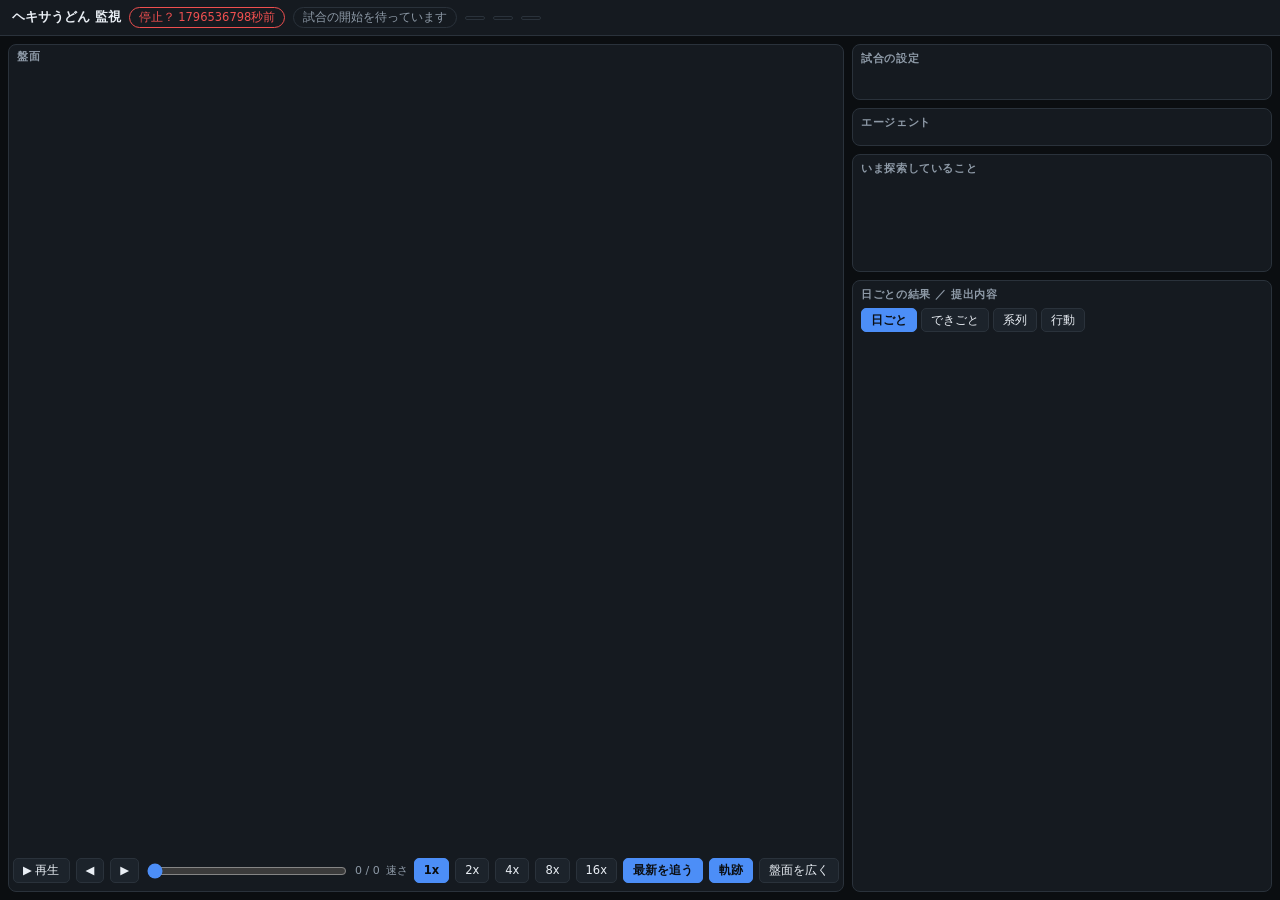
==== viewer/live.html @ 1476a409 "プログラムの追加" ====
<!DOCTYPE html>
<html lang="ja">
<head>
<meta charset="utf-8">
<meta name="viewport" content="width=device-width, initial-scale=1">
<title>ヘキサうどん リアルタイム監視</title>
<style>
  :root{
    color-scheme: dark;
    --bg:#0b0e11; --panel:#151a20; --ink:#e9eef4; --sub:#8e9aa7;
    --line:#2a323b; --accent:#4c8ef7; --good:#2eb872; --bad:#ef4f4f; --warn:#e8992e;
  }
  *{ box-sizing:border-box; }
  html,body{ height:100%; }
  body{ margin:0; background:var(--bg); color:var(--ink); font-size:13px; line-height:1.45;
        font-family:system-ui,"Hiragino Sans","Noto Sans JP",sans-serif; overflow:hidden; }
  header{ height:36px; padding:0 12px; background:var(--panel);
          border-bottom:1px solid var(--line); display:flex; align-items:center; gap:8px; }
  h1{ font-size:13px; margin:0; font-weight:700; white-space:nowrap; }
  .pill{ padding:1px 9px; border:1px solid var(--line); border-radius:999px;
         font-size:11.5px; color:var(--sub); white-space:nowrap; }
  .pill.live{ border-color:var(--good); color:var(--good); }
  .pill.stale{ border-color:var(--bad); color:var(--bad); }
  .pill.big{ font-weight:700; color:var(--ink); }
  main{ height:calc(100% - 36px); display:grid; gap:8px; padding:8px;
        grid-template-columns:1fr 420px; overflow:hidden; }
  main.wide{ grid-template-columns:1fr 0; }
  main.wide > .side{ display:none; }
  @media (max-width:1240px){ main{ grid-template-columns:1fr 340px; } }
  .panel{ background:var(--panel); border:1px solid var(--line); border-radius:8px;
          padding:6px 8px; min-height:0; display:flex; flex-direction:column; }
  .panel.board{ padding:4px; }
  .panel > h2{ font-size:10.5px; margin:0 0 5px; color:var(--sub); font-weight:700;
               letter-spacing:.06em; flex:none; }
  .scroll{ overflow:auto; min-height:0; }
  #stageWrap{ flex:1; min-height:0; display:flex; align-items:center; justify-content:center; }
  #stage{ display:block; }
  .ctl{ display:flex; gap:6px; align-items:center; flex-wrap:wrap; margin-top:6px; flex:none; }
  button{ font:inherit; font-size:11.5px; padding:3px 9px; border:1px solid var(--line);
          border-radius:5px; background:#1c232b; color:var(--ink); cursor:pointer; }
  button:hover{ border-color:var(--accent); color:var(--accent); }
  button.on{ background:var(--accent); color:#0b0e11; border-color:var(--accent); font-weight:700; }
  input[type=range]{ flex:1; min-width:90px; accent-color:var(--accent); }
  table{ border-collapse:collapse; width:100%; font-size:11.5px; }
  th,td{ border-bottom:1px solid var(--line); padding:2px 4px; text-align:right;
         font-variant-numeric:tabular-nums; white-space:nowrap; }
  td.l{ max-width:130px; overflow:hidden; text-overflow:ellipsis; }
  th{ color:var(--sub); font-weight:600; font-size:10.5px; position:sticky; top:0;
      background:var(--panel); z-index:1; }
  td.l,th.l{ text-align:left; }
  tr.pick{ background:#4c8ef733; }
  tbody tr{ cursor:pointer; }
  tbody tr:hover{ background:#4c8ef71f; }
  .kv{ display:grid; grid-template-columns:auto 1fr auto 1fr; gap:0 8px;
       font-size:11px; line-height:1.35; }
  .kv dd{ overflow:hidden; text-overflow:ellipsis; white-space:nowrap; }
  .kv dt{ color:var(--sub); white-space:nowrap; }
  .kv dd{ margin:0; font-variant-numeric:tabular-nums; }
  .sub{ color:var(--sub); font-size:11px; }
  .bar{ height:5px; border-radius:3px; background:#2a323b; overflow:hidden; min-width:40px; }
  .bar span{ display:block; height:100%; }
  pre{ margin:0; font-size:10.5px; line-height:1.4; background:#0e1318;
       border:1px solid var(--line); border-radius:5px; padding:6px; overflow:auto; }
  .tabs{ display:flex; gap:4px; margin-bottom:5px; flex:none; }
  .side{ display:flex; flex-direction:column; gap:8px; min-height:0; overflow:hidden; }
  /* 1=設定（内容ぶん）／ 2=エージェント（内容ぶん）／
     3=探索（固定）／ 4=日ごと・提出（残り全部） */
  .side .panel:nth-child(1){ flex:0 0 auto; }
  .side .panel:nth-child(2){ flex:0 0 auto; max-height:200px; }
  .side .panel:nth-child(3){ flex:0 0 118px; }
  .side .panel:nth-child(4){ flex:1 1 auto; min-height:180px; }
  .try{ font-size:11px; padding:1px 0; display:flex; gap:6px; align-items:center; }
  .try .name{ flex:1; min-width:0; overflow:hidden; text-overflow:ellipsis; white-space:nowrap; }
  /* パネルの中身が枠からはみ出さないようにする */
  .panel, .panel *{ min-width:0; }
  #searchNow{ overflow:hidden; }
  #searchNow > div{ overflow:hidden; text-overflow:ellipsis; white-space:nowrap; }
  .swatch{ display:inline-block; width:9px; height:9px; border-radius:2px;
           border:1px solid #0008; vertical-align:-1px; margin-right:3px; }
</style>
</head>
<body>
<header>
  <h1>ヘキサうどん 監視</h1>
  <span id="live" class="pill">接続中…</span>
  <span id="phase" class="pill"></span>
  <span id="score" class="pill big"></span>
  <span id="mismatch" class="pill"></span>
  <span id="searchPill" class="pill"></span>
</header>

<main>
  <section class="panel board">
    <h2 style="margin:0 0 3px 4px">盤面</h2>
    <div id="stageWrap"><canvas id="stage"></canvas></div>
    <div class="ctl">
      <button id="play">▶ 再生</button>
      <button id="back">◀</button><button id="fwd">▶</button>
      <input id="seek" type="range" min="0" max="0" value="0" step="0.01">
      <span class="sub" id="stepLabel">0 / 0</span>
      <span class="sub">速さ</span>
      <button class="spd" data-v="1">1x</button><button class="spd" data-v="2">2x</button>
      <button class="spd" data-v="4">4x</button><button class="spd" data-v="8">8x</button>
      <button class="spd" data-v="16">16x</button>
      <button id="follow">最新を追う</button>
      <button id="trail" class="on">軌跡</button>
      <button id="wide">盤面を広く</button>
    </div>
    <div class="sub" id="legend" style="margin-top:4px"></div>
  </section>

  <div class="side">
    <section class="panel">
      <h2>試合の設定</h2>
      <dl class="kv" id="setup"></dl>
    </section>
    <section class="panel">
      <h2>エージェント</h2>
      <div class="scroll"><table id="agentTable"></table></div>
      <div class="sub" id="brandLine" style="margin-top:4px"></div>
    </section>
    <section class="panel">
      <h2>いま探索していること</h2>
      <div id="searchNow" class="sub"></div>
      <div class="scroll" id="searchList" style="margin-top:4px"></div>
    </section>
    <section class="panel">
      <h2>日ごとの結果 ／ 提出内容</h2>
      <div class="tabs">
        <button class="tab on" data-t="days">日ごと</button>
        <button class="tab" data-t="events">できごと</button>
        <button class="tab" data-t="brands">系列</button>
        <button class="tab" data-t="actions">行動</button>
      </div>
      <div class="scroll" id="tabBody"></div>
    </section>
  </div>
</main>

<script>
/* 監視は読むだけ。試合の処理には一切さわりません。 */
// 地形の色。対照的になるよう、色相を離してあります。
const TERRAIN = ["#6b4a2f", "#8a8f96", "#1f4d34", "#10243f"];  // 平地=茶 道路=灰 山地=深緑 池=暗い青
const TNAME = ["平地","道路","山地","池"];
// 混雑・渋滞はマスのふちの色で表します（塗りつぶしはしません）。
const ROADEDGE = [null, "#e8992e", "#ef4f4f"];
const AGENTC = ["#4c8ef7","#2eb872","#c77dff","#ff9f43","#3ddad7","#ff6b81","#b5e48c"];

let live=null, pickedDay=-1, pos=0, playing=false, speed=1, follow=true, tab="days";
let last=0, showTrail=true;
const $=id=>document.getElementById(id);

/* 系列の色。色相を均等に割り、明度と彩度を交互に変えて隣を見分けやすくします。 */
function brandColor(brand, count, dim){
  const n = Math.max(1, count);
  const hue = (brand * 360 / n + (brand % 2) * 18) % 360;
  const sat = brand % 3 === 0 ? 78 : brand % 3 === 1 ? 64 : 88;
  const lit = dim ? 26 : (brand % 2 ? 62 : 54);
  return `hsl(${hue.toFixed(0)} ${sat}% ${lit}%)`;
}

async function poll(){
  try{
    const r=await fetch("live/state.json?t="+Date.now(),{cache:"no-store"});
    if(r.ok){
      const next=await r.json();
      const grew=live&&next.days.length>live.days.length;
      const searching=(next.status||{}).phase==="探索中";
      live=next;
      if(follow&&(grew||pickedDay<0||searching)){
        pickedDay=live.days.length-1;
        // 探索中は暫定案が入れ替わるので、再生位置は保ったまま日だけ合わせる
        if(grew||pickedDay<0) pos=0;
      }
      draw();
    }
  }catch(e){}
  setTimeout(poll,600);
}
function day(){ return (live&&live.days.length)
  ? live.days[Math.min(Math.max(pickedDay,0),live.days.length-1)] : null; }

/* 位置は Python が送る tracks（1歩ごとの実際のマス）をそのまま使います。
   行動値から方向を解釈し直すと間違えるので、そこはもうやりません。
   移動にNステップかかるとき、位置が変わるのは最後の1歩です。 */
function timeline(d,h){
  if(!d || !d.tracks || !d.tracks.length) return null;
  const total=d.daySteps||0, paths=[], routes=[];
  if(!total) return null;
  for(let a=0;a<h.agentKinds.length;a++){
    const tr=d.tracks[a]||[];
    const seg=[], route=[];
    for(let s=0;s<total;s++){
      const f=tr[s]!==undefined?tr[s]:(tr[tr.length-1]||d.startPositions[a]);
      const t=tr[s+1]!==undefined?tr[s+1]:f;
      seg.push({f,t,move:f!==t});
    }
    // 通ったマスの並び（同じマスの連続はまとめる）
    for(const v of tr) if(route.length===0||route[route.length-1]!==v) route.push(v);
    paths.push(seg); routes.push(route);
  }
  return {paths,total,routes};
}

function draw(){
  if(!live) return;
  const h=live.header, st=live.status||{};
  const age=Math.round(Date.now()/1000-(live.updatedAt||0));
  $("live").textContent=age<90?`更新 ${age}秒前`:`停止？ ${age}秒前`;
  $("live").className="pill "+(age<90?"live":"stale");
  $("phase").textContent=`${st.phase||""}${st.day?" ／ "+st.day+"日目":""}`;
  if(!h||!h.cells){ $("phase").textContent="試合の開始を待っています"; return; }
  // 日のデータがまだ無くても、マップと種別は届いた時点で描きます。
  if(!live.days.length){
    board(h,null,null); setup(h,null); search(st);
    $("agentTable").innerHTML=kindsOnly(h);
    $("tabBody").innerHTML=""; $("brandLine").textContent="";
    $("stepLabel").textContent="試合開始を待っています";
    return;
  }
  const d=day();
  $("score").textContent=d?`種類 ${d.brandTotal} ／ 日別 ${d.dailyTotal} ／ 玉 ${d.noodleTotal}`:"";
  const bad=(st.mismatches||[]).length;
  $("mismatch").textContent=bad?`ズレ ${bad}件`:(st.score?"ズレなし":"");
  $("mismatch").className="pill "+(bad?"stale":"live");
  const line=timeline(d,h);
  if(line){
    $("seek").max=line.total;
    if(pos>line.total) pos=line.total;
    $("seek").value=pos;
    $("stepLabel").textContent=`${pos.toFixed(1)} / ${line.total}`;
  }
  board(h,d,line); setup(h,d); agents(h,d,line); tabBody(h,d); search(st);
  if(d && !line) $("stepLabel").textContent="（軌跡データがありません）";
}

// まだ試合が始まっていなくても、決めた種別だけは見せる。
function kindsOnly(h){
  return `<thead><tr><th class="l">#</th><th class="l">種別</th>
    <th>開始位置</th></tr></thead><tbody>`
    + h.agentKinds.map((k,a)=>
      `<tr><td class="l"><span style="color:${AGENTC[a%AGENTC.length]}">●</span>${a}</td>
       <td class="l">${k===1?"補給車":"巡回車"}</td><td>—</td></tr>`).join("")
    + "</tbody>";
}

function search(st){
  const pill=$("searchPill");
  if(st.phase==="探索中"){
    pill.textContent=`探索中 残り${st.secondsLeft}秒 / ${st.candidates}件`;
    pill.className="pill live";
    $("searchNow").innerHTML=
      `<div>試行中 <strong style="color:var(--ink)">${st.trying||"—"}</strong></div>`
      +`<div>最良 <strong style="color:var(--good)">${st.bestLabel||"—"}</strong>`
      +(st.bestScore?` <span class="sub">${st.bestScore.join("/")}</span>`:"")
      +` <span class="sub">／ ${st.candidates}件 ／ 出直${st.resubmissions||0}</span></div>`;
    $("searchList").innerHTML=(st.recent||[]).map(r=>
      `<div class="try"><span style="width:12px;flex:none;color:var(--good)">${r.best?"★":""}</span>
       <span class="name">${r.label}</span>
       <span class="sub" style="flex:none">${r.brands}/${r.daily}/${r.noodles}</span></div>`).join("")
      || `<div class="sub">まだありません</div>`;
  }else{
    pill.textContent=""; pill.className="pill";
    $("searchNow").innerHTML=`<span class="sub">いまは探索していません（提出済み）</span>`;
    $("searchList").innerHTML="";
  }
}

function board(h,d,line){
  const c=$("stage"), ctx=c.getContext("2d"), wrap=$("stageWrap");
  const W=wrap.clientWidth, H=wrap.clientHeight;
  const r=Math.max(5, Math.min(W/((h.width+0.5)*1.732), H/(h.height*1.5+0.5)));
  const cw=Math.ceil((h.width+0.5)*r*1.732)+2, ch=Math.ceil(h.height*r*1.5+r*0.5)+2;
  const dpr=Math.min(3,devicePixelRatio||1);
  if(c.width!==cw*dpr||c.height!==ch*dpr){
    c.width=cw*dpr; c.height=ch*dpr; c.style.width=cw+"px"; c.style.height=ch+"px";
  }
  ctx.setTransform(dpr,0,0,dpr,0,0); ctx.clearRect(0,0,cw,ch);
  // 一番上を1行目とすると、奇数行目が右・偶数行目が左へずれます。
  // プログラム上の row=0 が1行目なので、**偶数インデックスの行が右**です。
  // ここを逆にしていたため、軌跡とエージェントの位置がずれていました。
  const X=p=>((p%h.width)+(1-((((p/h.width)|0)%2)))*0.5+0.5)*r*1.732+1;
  const Y=p=>(((p/h.width)|0)+0.5)*r*1.5+1;
  const roads=(d&&d.roads)?d.roads:{};

  // マス。境目は黒い線。混雑と渋滞は**ふちの色**で表します。
  for(let i=0;i<h.cells.length;i++){
    hex(ctx,X(i),Y(i),r);
    ctx.fillStyle=TERRAIN[h.cells[i]]||"#555"; ctx.fill();
    ctx.strokeStyle="#000"; ctx.lineWidth=Math.max(0.8, r*0.075); ctx.stroke();
  }
  // ふちは塗りのあとに描く（隣のマスに上書きされないように）
  for(let i=0;i<h.cells.length;i++){
    const st=roads[String(i)];
    if(!st) continue;
    hex(ctx,X(i),Y(i),r*0.93);
    ctx.strokeStyle = st===2 ? "#ef4f4f" : "#e8992e";
    ctx.lineWidth = Math.max(1.6, r*0.22);
    ctx.stroke();
  }

  // 軌跡（点線）。通った分は濃く、これからの分は薄く。
  if(d&&line&&showTrail){
    ctx.setLineDash([Math.max(2,r*0.34), Math.max(2,r*0.3)]);
    ctx.lineWidth=Math.max(1.4, r*0.13); ctx.lineCap="round";
    for(let a=0;a<h.agentKinds.length;a++){
      const route=line.routes[a];
      if(route.length<2) continue;
      const seen=passedCount(d.tracks[a]||[], pos);
      for(let k=0;k<route.length-1;k++){
        ctx.beginPath();
        ctx.moveTo(X(route[k]),Y(route[k]));
        ctx.lineTo(X(route[k+1]),Y(route[k+1]));
        ctx.strokeStyle=AGENTC[a%AGENTC.length] + (k<seen ? "cc" : "38");
        ctx.stroke();
      }
    }
    ctx.setLineDash([]);
  }

  // 店。系列を色で表し、数字は円の中央に置きます。
  const taken=new Map(), gotBrands=new Set();
  if(d&&d.acquired) for(const e of d.acquired) if(e.step<=pos){
    taken.set(e.pos,(taken.get(e.pos)||0)+1); gotBrands.add(e.brand);
  }
  ctx.textAlign="center"; ctx.textBaseline="middle";
  for(const sp of h.spots){
    const x=X(sp.pos), y=Y(sp.pos);
    const left=Math.max(0,sp.stocks-(taken.get(sp.pos)||0));
    const col=brandColor(sp.brand, h.brandCount, gotBrands.has(sp.brand));
    // 店はマス目と同じ六角形。マスに重ならないよう、ひと回り小さく描きます。
    hex(ctx,x,y,r*0.66);
    ctx.fillStyle=col; ctx.fill();
    ctx.strokeStyle="#000"; ctx.lineWidth=Math.max(1, r*0.11); ctx.stroke();
    // 在庫は店の下の点。残り=明るい赤、取った分=暗い赤。
    const dot=Math.max(1.2,r*0.095), gap=dot*2.6, w=(sp.stocks-1)*gap;
    for(let k=0;k<sp.stocks;k++){
      ctx.beginPath(); ctx.arc(x-w/2+k*gap, y+r*0.44, dot, 0, 7);
      ctx.fillStyle=k<left?"#ff5d5d":"#5a2020"; ctx.fill();
    }
  }

  if(d&&line){
    for(let a=0;a<h.agentKinds.length;a++){
      const i=Math.min(Math.floor(pos),line.total-1);
      const seg=line.paths[a][Math.max(0,i)];
      if(!seg) continue;
      const frac=pos-Math.floor(pos);
      const t=seg.move?frac:0;
      const x=X(seg.f)+(X(seg.t)-X(seg.f))*t, y=Y(seg.f)+(Y(seg.t)-Y(seg.f))*t;
      const col=AGENTC[a%AGENTC.length], sup=h.agentKinds[a]===1;
      ctx.beginPath();
      if(sup) ctx.rect(x-r*0.44,y-r*0.44,r*0.88,r*0.88); else ctx.arc(x,y,r*0.5,0,7);
      ctx.fillStyle=col; ctx.fill();
      ctx.strokeStyle="#000"; ctx.lineWidth=Math.max(1, r*0.1); ctx.stroke();
      // 数字は白で固定。色が濃くても薄くても読めるよう、黒い縁取りを付ける。
      ctx.font=`800 ${Math.max(9,r*0.62)}px system-ui`;
      ctx.lineWidth=Math.max(1.6, r*0.16); ctx.strokeStyle="#000";
      ctx.strokeText(a,x,y);
      ctx.fillStyle="#fff"; ctx.fillText(a,x,y);
      if(!sup){
        const f=fuel(d,a,pos,h.fuelLimit), bw=r*1.3, bx=x-bw/2, by=y+r*0.66, bh=Math.max(2.5,r*0.13);
        ctx.fillStyle="#000b"; ctx.fillRect(bx-1,by-1,bw+2,bh+2);
        ctx.fillStyle=f.ratio>.5?"#2eb872":f.ratio>.2?"#e8992e":"#ef4f4f";
        ctx.fillRect(bx,by,bw*f.ratio,bh);
      }
    }
  }
  $("legend").innerHTML = TNAME.map((n,i)=>
    `<span class="swatch" style="background:${TERRAIN[i]}"></span>${n}`).join("　")
    + '　／　<span class="swatch" style="background:transparent;border:2px solid #e8992e"></span>混雑'
    + '<span class="swatch" style="background:transparent;border:2px solid #ef4f4f"></span>渋滞'
    + "　／　●巡回 ■補給　／　六角形=店（色が系列・取得済みは暗く）　／　赤い点=残り在庫　／　点線=通り道";
}

// いま何マス目まで進んだか（軌跡の濃淡に使う）
function passedCount(track, at){
  let moved=0;
  const upto=Math.min(Math.floor(at), track.length-1);
  for(let s=1;s<=upto;s++) if(track[s]!==track[s-1]) moved++;
  return moved;
}

function fuel(d,a,at,limit){
  let v=(d.startFuels||[])[a];
  if(v===undefined) v=d.fuels[a];
  for(const e of (d.refuelEvents||[])) if(e.agent===a&&e.step<=at) v=e.after;
  if(at>=d.daySteps) v=d.fuels[a];
  return {v,ratio:Math.max(0,Math.min(1,v/limit))};
}
function hex(ctx,x,y,r){
  ctx.beginPath();
  for(let i=0;i<6;i++){
    const a=Math.PI/180*(60*i-90);
    const px=x+r*Math.cos(a), py=y+r*Math.sin(a);
    i?ctx.lineTo(px,py):ctx.moveTo(px,py);
  }
  ctx.closePath();
}

function setup(h,d){
  const sup=h.agentKinds.filter(k=>k===1).length, tour=h.agentKinds.length-sup;
  // その日に取りうる上限（1店から1台が1日1玉まで）
  const cap=h.spots.reduce((s,x)=>s+Math.min(x.stocks,tour),0);
  const rows=[
    ["マップ",`${h.height}×${h.width}`],["体数",`巡回${tour} / 補給${sup}`],
    ["日数",h.dayCount],["players",h.players],
    ["系列",h.brandCount],["店",h.spots.length],
    ["燃料上限",h.fuelLimit],["混雑/渋滞",`${h.busyThreshold} / ${h.jammedThreshold}`],
    ["歩数",h.daySteps.join(" ")],["1日の上限",`${cap}玉`],
  ];
  if(d){
    const rate=cap?Math.round(d.acquired.length/cap*100):0;
    const road=Object.values(d.roads||{});
    rows.push(["採用",d.label],["候補",`${d.candidates}件`],
      ["この日",`${d.acquired.length} / ${cap}玉（${rate}%）`],
      ["出し直し",`${d.resubmissions}回 rev${d.revision}`],
      ["混雑セル",road.filter(v=>v===1).length],["渋滞セル",road.filter(v=>v===2).length]);
  }
  $("setup").innerHTML=rows.map(([k,v])=>`<dt>${k}</dt><dd>${v}</dd>`).join("");
}
function dayTableHtml(){
  const h=live.header;
  const tour=h.agentKinds.filter(k=>k===0).length;
  const cap=h.spots.reduce((s,x)=>s+Math.min(x.stocks,tour),0);
  return `<thead><tr><th>日</th><th class="l">採用した案</th><th>歩</th>
    <th>獲得</th><th>率</th><th>1玉</th><th>日別</th><th>玉計</th>
    <th>候補</th><th>補給</th></tr></thead><tbody>`
    +live.days.map((d,i)=>{
      const got=d.acquired.length;
      const rate=cap?Math.round(got/cap*100):0;
      const per=got?(d.daySteps*tour/got).toFixed(1):"—";
      return `<tr class="${i===pickedDay?"pick":""}" onclick="pick(${i})">
      <td>${d.day}</td><td class="l">${d.label}</td><td>${d.daySteps}</td>
      <td>${got}</td><td style="color:${rate>=70?"var(--good)":rate>=50?"var(--warn)":"var(--bad)"}">${rate}%</td>
      <td>${per}</td><td>${d.dailyTotal}</td><td>${d.noodleTotal}</td>
      <td>${d.candidates}</td><td>${(d.refuelEvents||[]).length}</td></tr>`;
    }).join("")+"</tbody>";
}
function pick(i){ pickedDay=i; pos=0; follow=false; $("follow").classList.remove("on"); draw(); }

function agents(h,d,line){
  if(!d){ $("agentTable").innerHTML=""; return; }
  $("agentTable").innerHTML=`<thead><tr><th class="l">#</th><th class="l">種別</th>
    <th>いま</th><th>終了</th><th>燃料</th><th></th><th>獲得</th><th>移動</th>
    <th>待機</th><th>補給</th></tr></thead><tbody>`
    +h.agentKinds.map((k,a)=>{
      const got=d.acquired.filter(e=>e.agent===a&&e.step<=pos).length;
      const all=d.acquired.filter(e=>e.agent===a).length;
      const seg=line?line.paths[a][Math.min(Math.floor(pos),line.total-1)]:null;
      const p=seg?(seg.move?seg.f:seg.t):d.positions[a], f=fuel(d,a,pos,h.fuelLimit);
      const mv=(d.actions[a]||[]).filter(x=>x>=0).length;
      const wt=(d.actions[a]||[]).filter(x=>x<0).reduce((s,x)=>s-x,0);
      const bar=k===1?"—":`<div class="bar"><span style="width:${(f.ratio*100)|0}%;background:${
        f.ratio>.5?"#2eb872":f.ratio>.2?"#e8992e":"#ef4f4f"}"></span></div>`;
      const rf=(d.refuelEvents||[]).filter(e=>e.agent===a).length;
      return `<tr><td class="l"><span style="color:${AGENTC[a%AGENTC.length]}">●</span>${a}</td>
        <td class="l">${k===1?"補給":"巡回"}</td><td>${p}</td><td>${d.positions[a]}</td>
        <td>${k===1?"—":f.v}</td><td>${bar}</td><td>${got}/${all}</td>
        <td>${mv}</td><td>${wt}</td><td>${rf}</td></tr>`;
    }).join("")+"</tbody>";
  const bs=[...new Set(d.acquired.filter(e=>e.step<=pos).map(e=>e.brand))].sort((a,b)=>a-b);
  $("brandLine").innerHTML=`そろえた系列 ${bs.length}/${h.brandCount}: `
    + bs.map(b=>`<span class="swatch" style="background:${brandColor(b,h.brandCount,false)}"></span>${b}`).join(" ");
}

function tabBody(h,d){
  if(tab==="days"){ $("tabBody").innerHTML=`<table>`+dayTableHtml()+`</table>`; return; }
  if(!d){ $("tabBody").innerHTML=""; return; }
  if(tab==="events"){
    const ev=[];
    for(const e of d.acquired) ev.push([e.step,`車${e.agent} 位置${e.pos} 系列${e.brand}`,e.brand]);
    for(const e of (d.refuelEvents||[])) ev.push([e.step,`車${e.agent} 補給 ${e.before}→${e.after}`,null]);
    ev.sort((a,b)=>a[0]-b[0]);
    $("tabBody").innerHTML=`<table><thead><tr><th>歩</th>
      <th class="l">できごと ${ev.length}件</th></tr></thead><tbody>`
      +ev.map(([s,t,b])=>`<tr style="${s<=pos?"":"opacity:.45"}"><td>${s}</td><td class="l">`
        +(b!==null?`<span class="swatch" style="background:${brandColor(b,h.brandCount,false)}"></span>`:"")
        +`${t}</td></tr>`).join("")+"</tbody></table>";
  }else if(tab==="brands"){
    const counts={};
    for(const e of d.acquired) counts[e.brand]=(counts[e.brand]||0)+1;
    $("tabBody").innerHTML=`<table><thead><tr><th class="l">系列</th><th>店</th>
      <th>この日</th></tr></thead><tbody>`
      +Array.from({length:h.brandCount},(_,b)=>{
        const shops=h.spots.filter(s=>s.brand===b).length;
        return `<tr><td class="l"><span class="swatch" style="background:${
          brandColor(b,h.brandCount,false)}"></span>${b}</td><td>${shops}</td>
          <td>${counts[b]||0}</td></tr>`;
      }).join("")+"</tbody></table>";
  }else if(tab==="actions"){
    $("tabBody").innerHTML=d.actions.map((row,a)=>
      `<div style="margin-bottom:4px"><strong style="color:${AGENTC[a%AGENTC.length]}">車${a}</strong>
       <span class="sub"> ${row.length}要素</span><pre>${JSON.stringify(row)}</pre></div>`).join("")
      +`<div class="sub">負=待機（絶対値が歩数）／ 0〜5=移動方向</div>`;
  }
}

$("play").onclick=()=>{ playing=!playing; $("play").textContent=playing?"⏸ 停止":"▶ 再生";
  $("play").classList.toggle("on",playing); last=performance.now(); };
$("back").onclick=()=>{ pos=Math.max(0,Math.floor(pos)-1); stop(); draw(); };
$("fwd").onclick=()=>{ pos=Math.floor(pos)+1; draw(); };
$("seek").oninput=e=>{ pos=+e.target.value; stop(); draw(); };
$("follow").onclick=()=>{ follow=!follow; $("follow").classList.toggle("on",follow); };
$("trail").onclick=()=>{ showTrail=!showTrail; $("trail").classList.toggle("on",showTrail); draw(); };
$("wide").onclick=()=>{ const m=document.querySelector("main");
  m.classList.toggle("wide"); $("wide").classList.toggle("on", m.classList.contains("wide"));
  requestAnimationFrame(draw); };
function stop(){ playing=false; $("play").textContent="▶ 再生"; $("play").classList.remove("on"); }
document.querySelectorAll(".spd").forEach(b=>b.onclick=()=>{ speed=+b.dataset.v;
  document.querySelectorAll(".spd").forEach(x=>x.classList.toggle("on",x===b)); });
document.querySelectorAll(".tab").forEach(b=>b.onclick=()=>{ tab=b.dataset.t;
  document.querySelectorAll(".tab").forEach(x=>x.classList.toggle("on",x===b)); draw(); });
document.querySelector('.spd[data-v="1"]').classList.add("on");
$("follow").classList.add("on");
addEventListener("resize",draw);

// 実時間で進めます。1倍速は1歩0.25秒。
function tick(now){
  if(playing&&live){
    const d=day();
    if(d){
      const dt=(now-last)/1000; last=now;
      pos+=dt*4*speed;
      if(pos>=d.daySteps){ pos=d.daySteps; stop(); }
      draw();
    }
  }else last=now;
  requestAnimationFrame(tick);
}
requestAnimationFrame(tick);
poll();
</script>
</body>
</html>
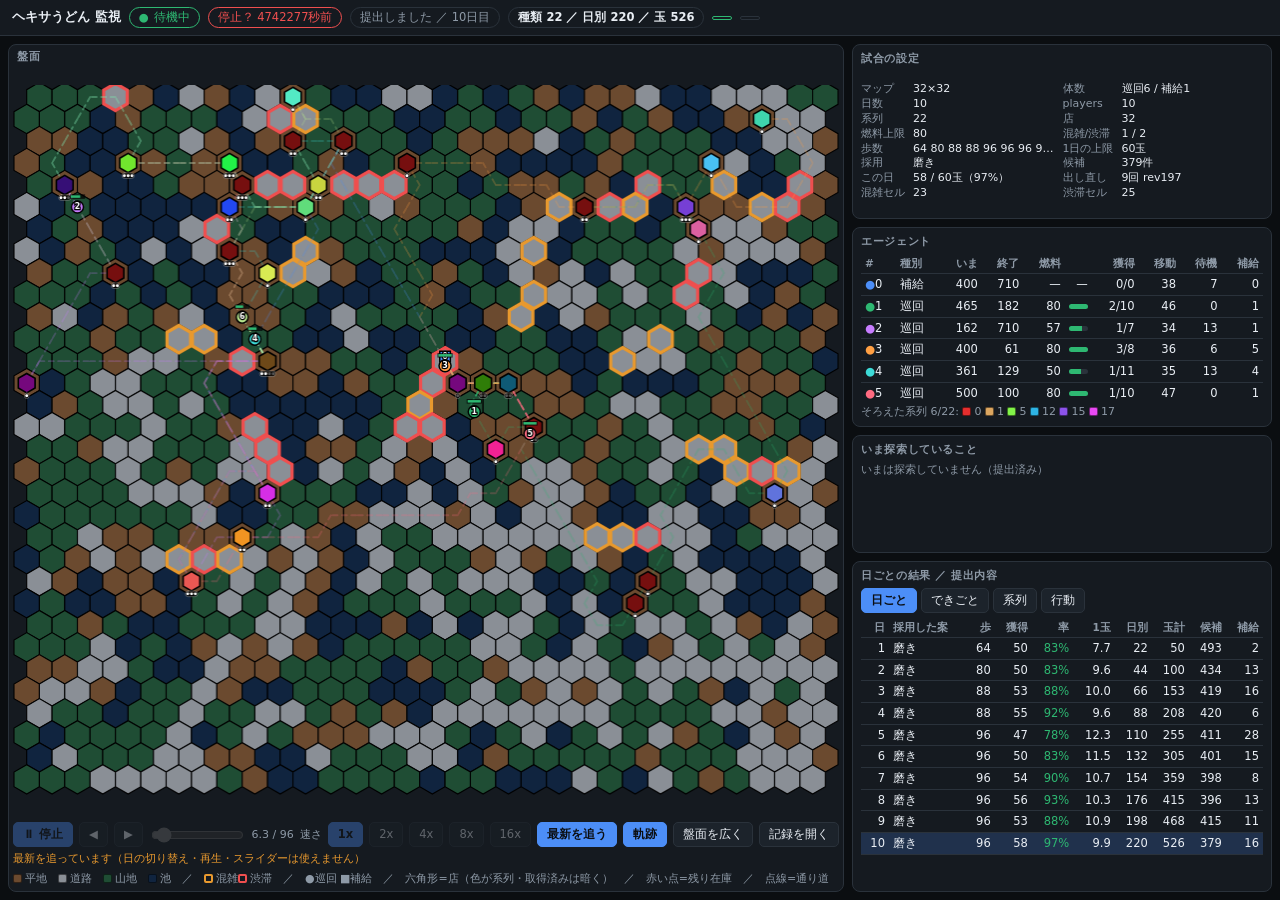
==== commit 6cc73123: "最終的なプログラム" ====
--- a/viewer/live.html
+++ b/viewer/live.html
@@ -21,6 +21,12 @@
          font-size:11.5px; color:var(--sub); white-space:nowrap; }
   .pill.live{ border-color:var(--good); color:var(--good); }
   .pill.stale{ border-color:var(--bad); color:var(--bad); }
+  /* 接続の丸印。受け取るたびに一瞬光らせて「いま届いた」と分かるようにします。 */
+  .pill.conn{ border-color:var(--good); color:var(--good); }
+  .pill.conn::before{ content:"●"; margin-right:5px; }
+  .pill.down{ border-color:var(--bad); color:var(--bad); }
+  .pill.down::before{ content:"○"; margin-right:5px; }
+  .pill.beat{ background:#2eb87233; }
   .pill.big{ font-weight:700; color:var(--ink); }
   main{ height:calc(100% - 36px); display:grid; gap:8px; padding:8px;
         grid-template-columns:1fr 420px; overflow:hidden; }
@@ -36,6 +42,12 @@
   #stageWrap{ flex:1; min-height:0; display:flex; align-items:center; justify-content:center; }
   #stage{ display:block; }
   .ctl{ display:flex; gap:6px; align-items:center; flex-wrap:wrap; margin-top:6px; flex:none; }
+  /* 「最新を追う」中は、使えないものを薄くして分かるようにします。 */
+  .ctl.locked button:disabled, .ctl.locked input:disabled{
+    opacity:.35; cursor:not-allowed; }
+  .ctl.locked #follow{ opacity:1; cursor:pointer; }
+  table.locked tbody tr{ cursor:not-allowed; opacity:.75; }
+  #follow.flash{ outline:2px solid var(--warn); outline-offset:1px; }
   button{ font:inherit; font-size:11.5px; padding:3px 9px; border:1px solid var(--line);
           border-radius:5px; background:#1c232b; color:var(--ink); cursor:pointer; }
   button:hover{ border-color:var(--accent); color:var(--accent); }
@@ -71,6 +83,8 @@
   .side .panel:nth-child(4){ flex:1 1 auto; min-height:180px; }
   .try{ font-size:11px; padding:1px 0; display:flex; gap:6px; align-items:center; }
   .try .name{ flex:1; min-width:0; overflow:hidden; text-overflow:ellipsis; white-space:nowrap; }
+  /* 方策の名前は長い。見切れるより折り返すほうが読める。 */
+  .wrapline{ overflow-wrap:anywhere; word-break:break-word; line-height:1.5; }
   /* パネルの中身が枠からはみ出さないようにする */
   .panel, .panel *{ min-width:0; }
   #searchNow{ overflow:hidden; }
@@ -82,12 +96,16 @@
 <body>
 <header>
   <h1>ヘキサうどん 監視</h1>
+  <span id="conn" class="pill">つないでいます…</span>
   <span id="live" class="pill">接続中…</span>
   <span id="phase" class="pill"></span>
   <span id="score" class="pill big"></span>
   <span id="mismatch" class="pill"></span>
   <span id="searchPill" class="pill"></span>
 </header>
+
+<div class="sub" id="connNote"
+     style="display:none;padding:4px 12px;color:var(--bad)"></div>
 
 <main>
   <section class="panel board">
@@ -105,7 +123,10 @@
       <button id="follow">最新を追う</button>
       <button id="trail" class="on">軌跡</button>
       <button id="wide">盤面を広く</button>
+      <button id="openLog">記録を開く</button>
+      <input id="logFile" type="file" accept=".json" style="display:none">
     </div>
+    <div class="sub" id="followNote" style="margin-top:4px;color:var(--warn)"></div>
     <div class="sub" id="legend" style="margin-top:4px"></div>
   </section>
 
@@ -146,8 +167,23 @@
 const ROADEDGE = [null, "#e8992e", "#ef4f4f"];
 const AGENTC = ["#4c8ef7","#2eb872","#c77dff","#ff9f43","#3ddad7","#ff6b81","#b5e48c"];
 
+// **車の大きさ。** 一回り小さくしてあります。重なったときに
+// 縮めるのではなく、はじめから小さく描いて少しどかすためです。
+const AGENT_R=0.82;
 let live=null, pickedDay=-1, pos=0, playing=false, speed=1, follow=true, tab="days";
-let last=0, showTrail=true;
+let last=0, showTrail=true, lastSig="";
+
+/* いま映している案の指紋。これが変わったら「新しい最善案」です。 */
+function planSignature(d){
+  if(!d) return "";
+  let hash=2166136261;
+  const text=(d.label||"")+"|"+(d.noodleTotal||0)+"|"
+    +((d.tracks||[]).map(t=>t.join(",")).join(";"));
+  for(let i=0;i<text.length;i++){
+    hash^=text.charCodeAt(i); hash=(hash*16777619)>>>0;
+  }
+  return d.day+":"+hash;
+}
 const $=id=>document.getElementById(id);
 
 /* 系列の色。色相を均等に割り、明度と彩度を交互に変えて隣を見分けやすくします。 */
@@ -159,23 +195,220 @@
   return `hsl(${hue.toFixed(0)} ${sat}% ${lit}%)`;
 }
 
+/* **届いた瞬間に映します。**
+
+   これまでは0.6秒ごとに取りに行き、中身が同じでも毎回 JSON を
+   組み立て直して描き直していました。いまは
+
+     - 速く取りに行く（既定0.15秒ごと）
+     - **本文が前と同じなら、組み立ても描き直しもしない**
+     - 変わらない時間が続いたら、ゆっくりに落とす（最大0.6秒）
+
+   という形にします。変わっていないときの費用は「小さな本文を
+   読んで文字列を比べるだけ」なので、PCの負担はむしろ減ります。
+   変わった瞬間はすぐ映ります。 */
+const POLL_FAST=150, POLL_SLOW=600;
+let lastText="", quiet=0, pollWait=POLL_FAST;
+
+/* **「つながっている」と「試合が動いている」は別のことです。**
+
+   前は fetch が失敗した時点で「つながりません」と出していました。
+   そのため、**試合開始3分前**（まだ live/state.json が無い）でも
+   「つながりません」になっていました。読めないのはビューアと
+   ファイルの間の話で、サーバーとの接続とは関係ありません。
+
+   いまは3つに分けます。
+
+     読めない   : ビューアが state.json を読めない（理由を出す）
+     待機中     : 読めたが、まだ試合が始まっていない
+     受信中     : 読めて、中身が動いている
+     試合終了   : 読めて、試合が終わっている
+*/
+let lastError="";
+
+function beat(state, detail){
+  const pill=$("conn");
+  const face={
+    down:   ["読めません", "pill down"],
+    wait:   ["待機中", "pill conn"],
+    live:   ["受信中", "pill conn"],
+    done:   ["試合終了", "pill"],
+  }[state] || ["—", "pill"];
+  pill.textContent = face[0];
+  pill.className = face[1];
+  if(state==="live"){ pill.classList.add("beat");
+                      setTimeout(()=>pill.classList.remove("beat"),140); }
+  // **読めないときは、理由をそのまま出します。**
+  // 「つながりません」だけでは何を直せばよいか分かりません。
+  const note=$("connNote");
+  if(state==="down"){
+    lastError=detail||"";
+    note.textContent="live/state.json を読めません: "+lastError
+      +"（監視つきで動かしているか、viewer フォルダから配信しているかを確かめてください）";
+    note.style.display="";
+  }else if(state==="wait" && detail){
+    note.textContent=detail;
+    note.style.display="";
+  }else{
+    note.style.display="none";
+  }
+}
+
+/* **過ぎた試合の記録を開きます。**
+
+   `logs/match_*.json` は生中継とほぼ同じ形で保存してあります
+   （マップ・店・渋滞・1歩ごとの位置まで入っています）。足りないのは
+   `status` と `updatedAt` だけなので、それを足して同じ描き方に
+   そのまま渡します。開いているあいだは受信を止めます。 */
+let replay=false;
+
+function openLog(file){
+  const reader=new FileReader();
+  reader.onload=()=>{
+    try{
+      const data=JSON.parse(reader.result);
+      if(!data.header||!data.days) throw new Error("試合の記録ではありません");
+      replay=true;
+      follow=false;
+      live={
+        updatedAt: data.savedAt||0,
+        elapsed: data.elapsed||0,
+        status: {phase:"記録（"+(file.name||"")+"）",
+                 day:data.days.length, score:data.score||"",
+                 mismatches:data.mismatches||[]},
+        header: data.header,
+        days: data.days,
+      };
+      pickedDay=live.days.length-1; pos=0; stop();
+      beat("done");
+      $("connNote").textContent="記録を見ています: "+(file.name||"")
+        +"（生中継に戻すには再読み込み）";
+      $("connNote").style.display="";
+      lockControls(); draw();
+    }catch(error){
+      beat("down", "記録を読めません: "+String(error&&error.message||error));
+    }
+  };
+  reader.onerror=()=>beat("down","記録を読めません");
+  reader.readAsText(file);
+}
+
+/* 受け取った中身から、いまの段階を決めます。 */
+function phaseState(data){
+  if(!data) return "wait";
+  const phase=(data.status&&data.status.phase)||"";
+  if(phase.indexOf("終了")>=0) return "done";
+  // 試合前は「待機中」。サーバーに届いているかは linked で分かります。
+  if(phase.indexOf("待っています")>=0)
+    return (data.status.linked===false) ? "down" : "wait";
+  if(!data.header||!data.header.cells) return "wait";
+  const age=Date.now()/1000-(data.updatedAt||0);
+  return age<10 ? "live" : "wait";
+}
+
+/* **読むファイルを2つに分けています。**
+
+   `state.json` には試合の全部（マップ・全日の1歩ごとの位置）が
+   入っていて、10日目には87KBになります。探索中にこれを0.2秒ごとに
+   書くと、書く側が**探索の4.5%**を取られます。
+
+   そこで探索中は `now.json`（いまの様子＋作りかけの1日ぶん、数KB）
+   だけを書き、`state.json` は日が変わったときに書きます。
+   ビューアは now.json を速く読み、日が増えたときだけ state.json を
+   取り直します。見え方は同じで、探索は削りません。
+
+   now.json が無い（古い書き出し）ときは、state.json だけを読む
+   これまでのやり方に戻します。 */
+let base=null, baseDays=-1, useNow=true;
+
+async function fetchBase(){
+  const r=await fetch("live/state.json?t="+Date.now(),{cache:"no-store"});
+  if(!r.ok) throw new Error("HTTP "+r.status+" "+(r.statusText||""));
+  base=JSON.parse(await r.text());
+  baseDays=(base.days||[]).length;
+  return base;
+}
+
 async function poll(){
+  if(replay){ setTimeout(poll,POLL_SLOW); return; }
   try{
+    if(useNow){
+      const r=await fetch("live/now.json?t="+Date.now(),{cache:"no-store"});
+      if(r.status===404){ useNow=false; setTimeout(poll,0); return; }
+      if(!r.ok) throw new Error("HTTP "+r.status+" "+(r.statusText||""));
+      const text=await r.text();
+      if(text===lastText){
+        if(++quiet>6) pollWait=POLL_SLOW;
+        beat(phaseState(live));
+        setTimeout(poll,pollWait);
+        return;
+      }
+      lastText=text; quiet=0; pollWait=POLL_FAST;
+      const now=JSON.parse(text);
+      const phase=(now.status&&now.status.phase)||"";
+      if(phase.indexOf("待っています")>=0){
+        // まだ試合前。盤面はありません。理由だけ出します。
+        beat(now.status.linked===false ? "down" : "wait",
+             now.status.reason||"");
+        $("phase").textContent=phase;
+        const note=$("connNote");
+        note.textContent=phase+"：" + (now.status.reason||"");
+        note.style.display="";
+        setTimeout(poll,pollWait);
+        return;
+      }
+      if(base===null || now.dayCount!==baseDays) await fetchBase();
+      const days=(base.days||[]).slice();
+      if(now.preview) days.push(now.preview);
+      const next={updatedAt:now.updatedAt, elapsed:now.elapsed,
+                  status:now.status, header:base.header, days:days};
+      beat(phaseState(next));
+      const grew=live&&next.days.length>live.days.length;
+      live=next;
+      if(follow){
+        pickedDay=live.days.length-1;
+        const sig=planSignature(live.days[pickedDay]);
+        if(grew||sig!==lastSig){ pos=0; lastSig=sig; }
+        if(!playing){ playing=true; $("play").textContent="⏸ 停止";
+                      $("play").classList.add("on"); last=performance.now(); }
+      }
+      lockControls();
+      draw();
+      setTimeout(poll,pollWait);
+      return;
+    }
     const r=await fetch("live/state.json?t="+Date.now(),{cache:"no-store"});
     if(r.ok){
-      const next=await r.json();
+      const text=await r.text();
+      if(text===lastText){
+        // 中身が同じ。描き直さずに間隔だけ伸ばします。
+        if(++quiet>6) pollWait=POLL_SLOW;
+        beat(phaseState(live));
+        setTimeout(poll,pollWait);
+        return;
+      }
+      lastText=text; quiet=0; pollWait=POLL_FAST;
+      const next=JSON.parse(text);
+      beat(phaseState(next));
       const grew=live&&next.days.length>live.days.length;
-      const searching=(next.status||{}).phase==="探索中";
       live=next;
-      if(follow&&(grew||pickedDay<0||searching)){
+      if(follow){
         pickedDay=live.days.length-1;
-        // 探索中は暫定案が入れ替わるので、再生位置は保ったまま日だけ合わせる
-        if(grew||pickedDay<0) pos=0;
+        // **新しい最善案が出るたびに0歩から流し直します。**
+        //
+        // 以前は再生位置を保っていたので、案が入れ替わった瞬間に
+        // 途中の歩から別の動きが始まり、何が変わったのか
+        // 分からなくなっていました。
+        const sig=planSignature(live.days[pickedDay]);
+        if(grew||sig!==lastSig){ pos=0; lastSig=sig; }
+        if(!playing){ playing=true; $("play").textContent="⏸ 停止";
+                      $("play").classList.add("on"); last=performance.now(); }
       }
+      lockControls();
       draw();
-    }
-  }catch(e){}
-  setTimeout(poll,600);
+    } else { beat("down", "HTTP "+r.status+" "+(r.statusText||"")); }
+  }catch(e){ beat("down", String(e&&e.message||e)); pollWait=POLL_SLOW; }
+  setTimeout(poll,pollWait);
 }
 function day(){ return (live&&live.days.length)
   ? live.days[Math.min(Math.max(pickedDay,0),live.days.length-1)] : null; }
@@ -249,9 +482,11 @@
   if(st.phase==="探索中"){
     pill.textContent=`探索中 残り${st.secondsLeft}秒 / ${st.candidates}件`;
     pill.className="pill live";
+    // **名前が長いと見切れていました。** 方策の名前は
+    // 「S1-AI-4+探索0.05」のように伸びるので、折り返させます。
     $("searchNow").innerHTML=
-      `<div>試行中 <strong style="color:var(--ink)">${st.trying||"—"}</strong></div>`
-      +`<div>最良 <strong style="color:var(--good)">${st.bestLabel||"—"}</strong>`
+      `<div class="wrapline">試行中 <strong style="color:var(--ink)">${st.trying||"—"}</strong></div>`
+      +`<div class="wrapline">最良 <strong style="color:var(--good)">${st.bestLabel||"—"}</strong>`
       +(st.bestScore?` <span class="sub">${st.bestScore.join("/")}</span>`:"")
       +` <span class="sub">／ ${st.candidates}件 ／ 出直${st.resubmissions||0}</span></div>`;
     $("searchList").innerHTML=(st.recent||[]).map(r=>
@@ -261,7 +496,10 @@
       || `<div class="sub">まだありません</div>`;
   }else{
     pill.textContent=""; pill.className="pill";
-    $("searchNow").innerHTML=`<span class="sub">いまは探索していません（提出済み）</span>`;
+    const done=(st.phase||"").indexOf("終了")>=0;
+    $("searchNow").innerHTML=`<span class="sub">`
+      + (done ? "この試合は終わりました。" : "いまは探索していません（提出済み）")
+      + `</span>`;
     $("searchList").innerHTML="";
   }
 }
@@ -332,34 +570,83 @@
     hex(ctx,x,y,r*0.66);
     ctx.fillStyle=col; ctx.fill();
     ctx.strokeStyle="#000"; ctx.lineWidth=Math.max(1, r*0.11); ctx.stroke();
-    // 在庫は店の下の点。残り=明るい赤、取った分=暗い赤。
-    const dot=Math.max(1.2,r*0.095), gap=dot*2.6, w=(sp.stocks-1)*gap;
+    // **在庫の点は店の外（下）に出します。**
+    //
+    // 以前は店の六角形の中（y+0.44r）に赤い点を描いていました。
+    // 系列の色は色相を均等に割って作るので、赤に近い系列だと
+    // 点が溶けて見えません。また在庫5の店では点の列が
+    // マスの幅を超えて隣とぶつかっていました。
+    //
+    // いまは六角形の下に黒い台を敷き、**残り=白 / 取った分=濃い灰**で
+    // 描きます。白と黒はどの色相の上でも見分けられます。
+    // 台の幅はマスに収まるよう、点の数で間隔を詰めます。
+    const band=r*1.34;
+    const dot=Math.min(Math.max(1.2,r*0.1), band/(sp.stocks*2.4));
+    const gap=Math.min(dot*2.6, (band-dot*2)/Math.max(1,sp.stocks-1));
+    const w=(sp.stocks-1)*gap;
+    const by=y+r*0.86, pad=dot*1.5;
+    ctx.beginPath();
+    ctx.roundRect(x-w/2-pad, by-dot-pad*0.6, w+pad*2, dot*2+pad*1.2, dot+1);
+    ctx.fillStyle="#000c"; ctx.fill();
+    ctx.strokeStyle="#ffffff44"; ctx.lineWidth=1; ctx.stroke();
     for(let k=0;k<sp.stocks;k++){
-      ctx.beginPath(); ctx.arc(x-w/2+k*gap, y+r*0.44, dot, 0, 7);
-      ctx.fillStyle=k<left?"#ff5d5d":"#5a2020"; ctx.fill();
+      ctx.beginPath(); ctx.arc(x-w/2+k*gap, by, dot, 0, 7);
+      ctx.fillStyle=k<left?"#ffffff":"#555"; ctx.fill();
     }
   }
 
   if(d&&line){
+    // **同じマスに重なった車をずらします。**
+    //
+    // 重なると丸も番号も完全に隠れ、「文字が重なっている」状態に
+    // なります。何台いるか数えて、小さな輪の上に並べます。
+    const spotsOf=new Map(), place=[];
     for(let a=0;a<h.agentKinds.length;a++){
       const i=Math.min(Math.floor(pos),line.total-1);
       const seg=line.paths[a][Math.max(0,i)];
-      if(!seg) continue;
+      if(!seg){ place.push(null); continue; }
       const frac=pos-Math.floor(pos);
       const t=seg.move?frac:0;
-      const x=X(seg.f)+(X(seg.t)-X(seg.f))*t, y=Y(seg.f)+(Y(seg.t)-Y(seg.f))*t;
+      const px=X(seg.f)+(X(seg.t)-X(seg.f))*t, py=Y(seg.f)+(Y(seg.t)-Y(seg.f))*t;
+      // 同じ場所（丸め）に何台いるか
+      const key=Math.round(px/2)+","+Math.round(py/2);
+      const list=spotsOf.get(key)||[]; list.push(a); spotsOf.set(key,list);
+      place.push({px,py,key,seg});
+    }
+    for(let a=0;a<h.agentKinds.length;a++){
+      const p=place[a];
+      if(!p) continue;
+      const seg=p.seg;
+      const mates=spotsOf.get(p.key)||[a];
+      let x=p.px, y=p.py;
+      if(mates.length>1){
+        // **大きさは変えず、少しどかすだけにします。**
+        //
+        // 以前は重なったときだけ 0.62 倍に縮めていました。車が
+        // 近づくたびに大きさが変わるので、どれが同じ車なのか
+        // 目で追えません。車はもともと一回り小さく描いておき
+        // （AGENT_R）、重なったら輪の上へずらすだけにします。
+        const k=mates.indexOf(a), n=mates.length;
+        const rad=r*(n>3?0.40:0.32), ang=-Math.PI/2+k*2*Math.PI/n;
+        x+=Math.cos(ang)*rad; y+=Math.sin(ang)*rad;
+      }
       const col=AGENTC[a%AGENTC.length], sup=h.agentKinds[a]===1;
+      const sz=AGENT_R;   // 何台重なっても大きさは変えません
       ctx.beginPath();
-      if(sup) ctx.rect(x-r*0.44,y-r*0.44,r*0.88,r*0.88); else ctx.arc(x,y,r*0.5,0,7);
+      if(sup) ctx.rect(x-r*0.44*sz,y-r*0.44*sz,r*0.88*sz,r*0.88*sz);
+      else ctx.arc(x,y,r*0.5*sz,0,7);
       ctx.fillStyle=col; ctx.fill();
       ctx.strokeStyle="#000"; ctx.lineWidth=Math.max(1, r*0.1); ctx.stroke();
       // 数字は白で固定。色が濃くても薄くても読めるよう、黒い縁取りを付ける。
-      ctx.font=`800 ${Math.max(9,r*0.62)}px system-ui`;
+      ctx.font=`800 ${Math.max(8,r*0.62*sz)}px system-ui`;
       ctx.lineWidth=Math.max(1.6, r*0.16); ctx.strokeStyle="#000";
       ctx.strokeText(a,x,y);
       ctx.fillStyle="#fff"; ctx.fillText(a,x,y);
       if(!sup){
-        const f=fuel(d,a,pos,h.fuelLimit), bw=r*1.3, bx=x-bw/2, by=y+r*0.66, bh=Math.max(2.5,r*0.13);
+        // **燃料バーは車の上に描きます。** 下は在庫の点の台が使うので、
+        // 以前は在庫とバーが重なって読めませんでした。
+        const f=fuel(d,a,pos,h.fuelLimit), bw=r*1.1*sz, bx=x-bw/2,
+              by=y-r*0.80, bh=Math.max(2.5,r*0.12);
         ctx.fillStyle="#000b"; ctx.fillRect(bx-1,by-1,bw+2,bh+2);
         ctx.fillStyle=f.ratio>.5?"#2eb872":f.ratio>.2?"#e8992e":"#ef4f4f";
         ctx.fillRect(bx,by,bw*f.ratio,bh);
@@ -437,7 +724,33 @@
       <td>${d.candidates}</td><td>${(d.refuelEvents||[]).length}</td></tr>`;
     }).join("")+"</tbody>";
 }
-function pick(i){ pickedDay=i; pos=0; follow=false; $("follow").classList.remove("on"); draw(); }
+function pick(i){
+  // **「最新を追う」中は日を変えられません。**
+  // 追いかけている最中に日を変えても、次の受信でまた最新に戻って
+  // しまい、押しても戻る不思議な動きになっていました。
+  if(follow){ flash(); return; }
+  pickedDay=i; pos=0; draw();
+}
+
+/* 「最新を追う」が入っていることを知らせる */
+function flash(){
+  const b=$("follow");
+  b.classList.add("flash");
+  setTimeout(()=>b.classList.remove("flash"),600);
+}
+
+/* 操作できるものを切り替える。追いかけ中は見た目でも分かるようにします。 */
+function lockControls(){
+  const ids=["play","back","fwd","seek"];
+  for(const id of ids) $(id).disabled=follow;
+  document.querySelectorAll(".spd").forEach(b=>b.disabled=follow);
+  document.querySelector(".ctl").classList.toggle("locked",follow);
+  $("followNote").textContent = follow
+    ? "最新を追っています（日の切り替え・再生・スライダーは使えません）"
+    : "";
+  document.querySelectorAll("#tabBody table").forEach(
+    t=>t.classList.toggle("locked",follow));
+}
 
 function agents(h,d,line){
   if(!d){ $("agentTable").innerHTML=""; return; }
@@ -501,7 +814,17 @@
 $("back").onclick=()=>{ pos=Math.max(0,Math.floor(pos)-1); stop(); draw(); };
 $("fwd").onclick=()=>{ pos=Math.floor(pos)+1; draw(); };
 $("seek").oninput=e=>{ pos=+e.target.value; stop(); draw(); };
-$("follow").onclick=()=>{ follow=!follow; $("follow").classList.toggle("on",follow); };
+$("follow").onclick=()=>{
+  follow=!follow;
+  $("follow").classList.toggle("on",follow);
+  if(follow){
+    // 追いかけ始めたら、最新の日の0歩から流し続けます。
+    pickedDay=live?live.days.length-1:-1; pos=0; playing=true;
+    $("play").textContent="⏸ 停止"; $("play").classList.add("on");
+    last=performance.now();
+  }
+  lockControls(); draw();
+};
 $("trail").onclick=()=>{ showTrail=!showTrail; $("trail").classList.toggle("on",showTrail); draw(); };
 $("wide").onclick=()=>{ const m=document.querySelector("main");
   m.classList.toggle("wide"); $("wide").classList.toggle("on", m.classList.contains("wide"));
@@ -512,7 +835,11 @@
 document.querySelectorAll(".tab").forEach(b=>b.onclick=()=>{ tab=b.dataset.t;
   document.querySelectorAll(".tab").forEach(x=>x.classList.toggle("on",x===b)); draw(); });
 document.querySelector('.spd[data-v="1"]').classList.add("on");
+$("openLog").onclick=()=>$("logFile").click();
+$("logFile").onchange=e=>{ if(e.target.files&&e.target.files[0])
+                             openLog(e.target.files[0]); };
 $("follow").classList.add("on");
+lockControls();
 addEventListener("resize",draw);
 
 // 実時間で進めます。1倍速は1歩0.25秒。
@@ -522,7 +849,10 @@
     if(d){
       const dt=(now-last)/1000; last=now;
       pos+=dt*4*speed;
-      if(pos>=d.daySteps){ pos=d.daySteps; stop(); }
+      if(pos>=d.daySteps){
+        // **追いかけ中はループ再生**。止めずに0歩へ戻します。
+        if(follow) pos=0; else { pos=d.daySteps; stop(); }
+      }
       draw();
     }
   }else last=now;
